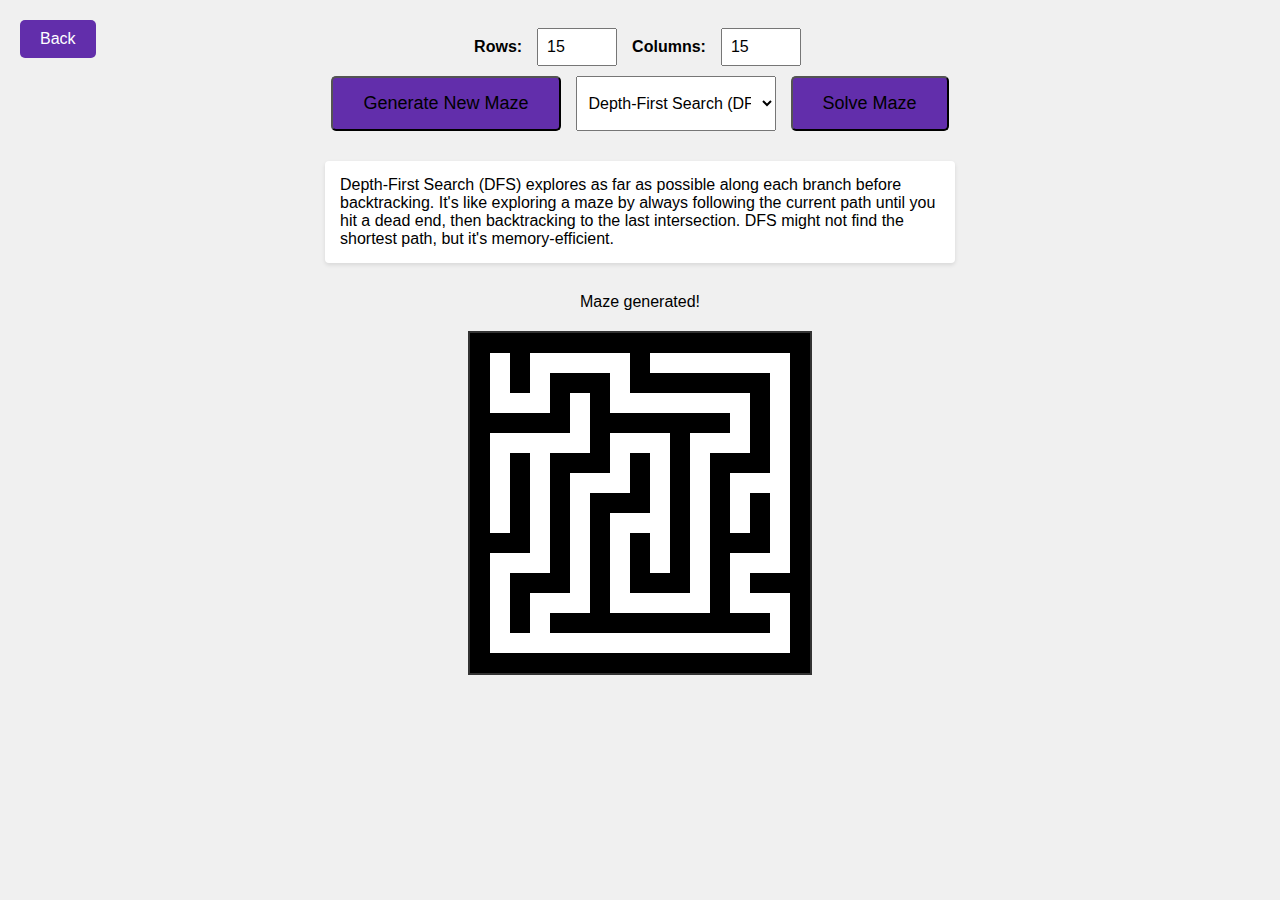
==== maze.html @ e491727f "computhink" ====
<!DOCTYPE html>
<html lang="en">
<head>
    <meta charset="UTF-8">
    <title>Maze Generator and Solver</title>
    <style>
        body {
            font-family: "Montserrat", sans-serif;
            display: flex;
            flex-direction: column;
            align-items: center;
            background-color: #f0f0f0;
            padding: 20px;
        }

        /* Back Button Styles */
        .back-button {
            position: absolute; /* Position it absolutely */
            top: 20px; /* Distance from the top */
            left: 20px; /* Distance from the left */
            padding: 10px 20px; /* Padding for the button */
            background-color: #622eab; /* Button color */
            color: white; /* Text color */
            text-decoration: none; /* Remove underline */
            border-radius: 5px; /* Rounded corners */
            transition: background-color 0.3s ease; /* Smooth transition */
        }

        .back-button:hover {
            background-color: #5b6eae; /* Darker color on hover */
        }

        .controls {
            margin-bottom: 20px;
            display: flex;
            gap: 10px;
            flex-wrap: wrap;
            justify-content: center;
        }

        button {
            display: inline-block;
            padding: 15px 30px;
            background-color: #622eab; /* Primary button color */
            color: var(--putih);
            text-decoration: none;
            font-size: 18px;
            border-radius: 5px;
            transition: background-color 0.3s ease, transform 0.3s ease;
        }
        
        /* Hover Effect */
        button:hover {
            background-color: #5b6eae; /* Adjust hover color as needed */
            transform: scale(1.05);
        }

        input, select {
            padding: 8px;
            font-size: 16px;
            margin: 0 5px;
        }

        input {
            width: 60px;
        }

        select {
            width: 200px;
        }

        #status {
            margin: 10px 0;
            padding: 10px;
            border-radius: 4px;
            text-align: center;
            min-width: 200px;
        }

        canvas {
            border: 2px solid #333;
            background-color: white;
        }

        .size-controls {
            display: flex;
            align-items: center;
            gap: 10px;
            margin-bottom: 10px;
        }

        label {
            font-weight: bold;
        }

        .algorithm-info {
            margin: 10px 0;
            padding: 15px;
            background-color: #fff;
            border-radius: 4px;
            max-width: 600px;
            box-shadow: 0 2px 4px rgba(0,0,0,0.1);
        }
    </style>
</head>
<body>
    <!-- Back Button -->
    <a href="homepage.html" class="back-button">Back</a>

    <div class="size-controls">
        <label for="rows">Rows:</label>
        <input type="number" id="rows" value="15" min="5" max="50">
        <label for="cols">Columns:</label>
        <input type="number" id="cols" value="15" min="5" max="50">
    </div>
    <div class="controls">
        <button onclick="generateNewMaze()">Generate New Maze</button>
        <select id="algorithm">
            <option value="dfs">Depth-First Search (DFS)</option>
            <option value="bfs">Breadth-First Search (BFS)</option>
        </select>
        <button onclick="solveMaze()">Solve Maze</button>
    </div>
    <div class="algorithm-info" id="algorithmInfo"></div>
    <div id="status"></div>
    <canvas id="mazeCanvas"></canvas>

    <script>
        const canvas = document.getElementById('mazeCanvas');
        const ctx = canvas.getContext('2d');
        const statusDiv = document.getElementById('status');
        const algorithmInfo = document.getElementById('algorithmInfo');
        let maze = [];
        let cellSize = 20;
        let solving = false;

        const algorithmDescriptions = {
            dfs: "Depth-First Search (DFS) explores as far as possible along each branch before backtracking. It's like exploring a maze by always following the current path until you hit a dead end, then backtracking to the last intersection. DFS might not find the shortest path, but it's memory-efficient.",
            bfs: "Breadth-First Search (BFS) explores all neighbor cells before moving to the next level. It's like a flood filling the maze, spreading out in all directions equally. BFS guarantees the shortest path in terms of the number of steps.",
        };

        // Initialize the maze with a padded border
        function initMaze(rows, cols) {
            // Add 2 to rows and cols to account for the border
            maze = Array(rows + 2).fill().map(() => Array(cols + 2).fill(1));
            canvas.width = (cols + 2) * cellSize;
            canvas.height = (rows + 2) * cellSize;
        }

        // Generate maze using Recursive Backtracking
        async function generateMaze(row, col) {
            const directions = [
                [0, 2],  // right
                [2, 0],  // down
                [0, -2], // left
                [-2, 0]  // up
            ];
            
            maze[row][col] = 0;
            
            // Shuffle directions
            directions.sort(() => Math.random() - 0.5);
            
            for (let [dx, dy] of directions) {
                const newRow = row + dx;
                const newCol = col + dy;
                
                if (newRow >= 1 && newRow < maze.length - 1 && 
                    newCol >= 1 && newCol < maze[0].length - 1 && 
                    maze[newRow][newCol] === 1) {
                    
                    maze[row + dx/2][col + dy/2] = 0;
                    maze[newRow][newCol] = 0;
                    await new Promise(resolve => setTimeout(resolve, 10));
                    drawMaze();
                    await generateMaze(newRow, newCol);
                }
            }
        }

        // Draw the maze
        function drawMaze(currentPath = [], visited = new Set()) {
            ctx.clearRect(0, 0, canvas.width, canvas.height);
            
            // Draw base maze
            for (let row = 0; row < maze.length; row++) {
                for (let col = 0; col < maze[0].length; col++) {
                    ctx.fillStyle = maze[row][col] === 1 ? '#000' : '#fff';
                    ctx.fillRect(col * cellSize, row * cellSize, cellSize, cellSize);
                }
            }

            // Draw visited cells
            ctx.fillStyle = '#ff000040';
            for (let pos of visited) {
                const [row, col] = pos.split(',').map(Number);
                ctx.fillRect(col * cellSize, row * cellSize, cellSize, cellSize);
            }

            // Draw current path
            ctx.fillStyle = '#00ff0080';
            for (let [row, col] of currentPath) {
                ctx.fillRect(col * cellSize, row * cellSize, cellSize, cellSize);
            }
        }

        // Helper function for A* heuristic
        function heuristic(row, col, endRow, endCol) {
            return Math.abs(row - endRow) + Math.abs(col - endCol);
        }

        // Generate new maze
        async function generateNewMaze() {
            if (solving) return;
            
            const rows = parseInt(document.getElementById('rows').value);
            const cols = parseInt(document.getElementById('cols').value);
            
            if (rows < 5 || rows > 50 || cols < 5 || cols > 50) {
                statusDiv.textContent = 'Please enter valid dimensions (5-50)';
                return;
            }

            statusDiv.textContent = 'Generating maze...';
            initMaze(rows, cols);
            
            // Start from (1,1) to account for border
            await generateMaze(1, 1);
            
            // Ensure start and end points are open
            maze[1][1] = 0; // Start point (top-left)
            maze[rows][cols] = 0; // End point (bottom-right)
            
            // Create path to exit
            maze[rows][cols-1] = 0; // Open cell before end
            maze[rows-1][cols] = 0; // Open cell above end
            
            drawMaze();
            statusDiv.textContent = 'Maze generated!';
        }

        // Modified solver functions to account for border
        async function dfs(row, col, visited, path) {
            const endRow = maze.length - 2;
            const endCol = maze[0].length - 2;

            if (row < 1 || row > endRow || col < 1 || col > endCol ||
                maze[row][col] === 1 || visited.has(`${row},${col}`)) {
                return false;
            }

            visited.add(`${row},${col}`);
            path.push([row, col]);

            if (row === endRow && col === endCol) {
                return true;
            }

            const directions = [[0, 1], [1, 0], [0, -1], [-1, 0]];
            
            for (let [dx, dy] of directions) {
                const newRow = row + dx;
                const newCol = col + dy;

                await new Promise(resolve => setTimeout(resolve, 10));
                drawMaze(path, visited);

                if (await dfs(newRow, newCol, visited, path)) {
                    return true;
                }
            }

            path.pop();
            return false;
        }

        async function bfs(startRow, startCol) {
            const endRow = maze.length - 2;
            const endCol = maze[0].length - 2;
            const queue = [[startRow, startCol, [[startRow, startCol]]]];
            const visited = new Set([`${startRow},${startCol}`]);
            const directions = [[0, 1], [1, 0], [0, -1], [-1, 0]];

            while (queue.length > 0) {
                const [row, col, path] = queue.shift();

                if (row === endRow && col === endCol) {
                    return path;
                }

                for (let [dx, dy] of directions) {
                    const newRow = row + dx;
                    const newCol = col + dy;
                    const newPos = `${newRow},${newCol}`;

                    if (newRow >= 1 && newRow <= endRow && 
                        newCol >= 1 && newCol <= endCol && 
                        maze[newRow][newCol] === 0 && 
                        !visited.has(newPos)) {
                        
                        visited.add(newPos);
                        const newPath = [...path, [newRow, newCol]];
                        queue.push([newRow, newCol, newPath]);

                        await new Promise(resolve => setTimeout(resolve, 10));
                        drawMaze(path, visited);
                    }
                }
            }
            return null;
        }



        // Solve the maze
        async function solveMaze() {
            if (solving || !maze.length) return;
            
            solving = true;
            const algorithm = document.getElementById('algorithm').value;
            statusDiv.textContent = 'Solving maze...';
            
            let path = null;
            
            switch (algorithm) {
                case 'dfs':
                    const visited = new Set();
                    path = [];
                    if (await dfs(1, 1, visited, path)) {
                        drawMaze(path, visited);
                    }
                    break;
                case 'bfs':
                    path = await bfs(1, 1);
                    if (path) {
                        drawMaze(path, new Set());
                    }
                    break;
            }
            
            statusDiv.textContent = path ? 'Maze solved!' : 'No solution found!';
            solving = false;
        }

        // Update algorithm description
        document.getElementById('algorithm').addEventListener('change', function(e) {
            algorithmInfo.textContent = algorithmDescriptions[e.target.value];
        });

        // Initial setup
        generateNewMaze();
        algorithmInfo.textContent = algorithmDescriptions.dfs;
    </script>
    
</body>
</html>
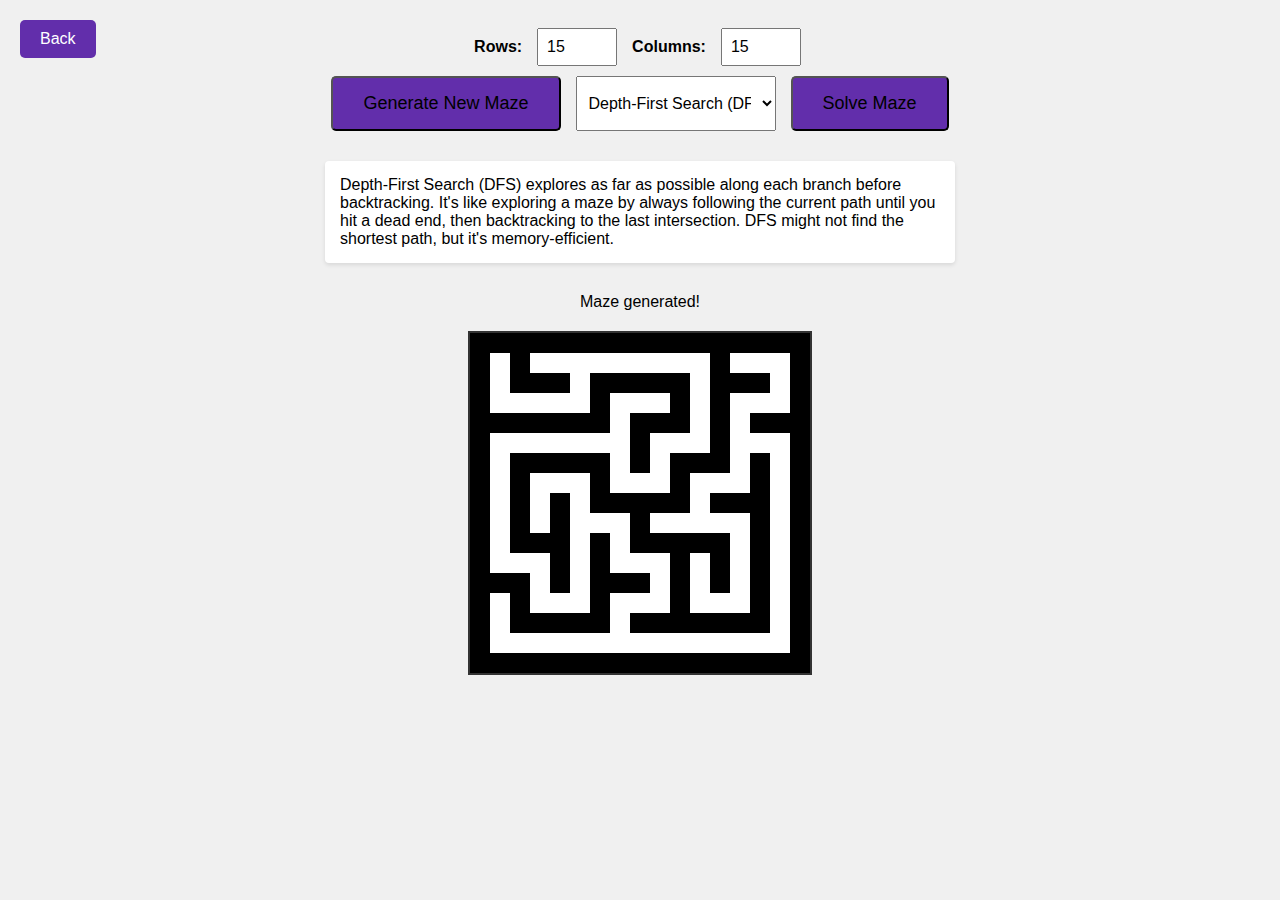
==== commit b3ec9e97: "Add files via upload" ====
--- a/maze.html
+++ b/maze.html
@@ -105,7 +105,7 @@
 </head>
 <body>
     <!-- Back Button -->
-    <a href="homepage.html" class="back-button">Back</a>
+    <a href="index.html" class="back-button">Back</a>
 
     <div class="size-controls">
         <label for="rows">Rows:</label>
